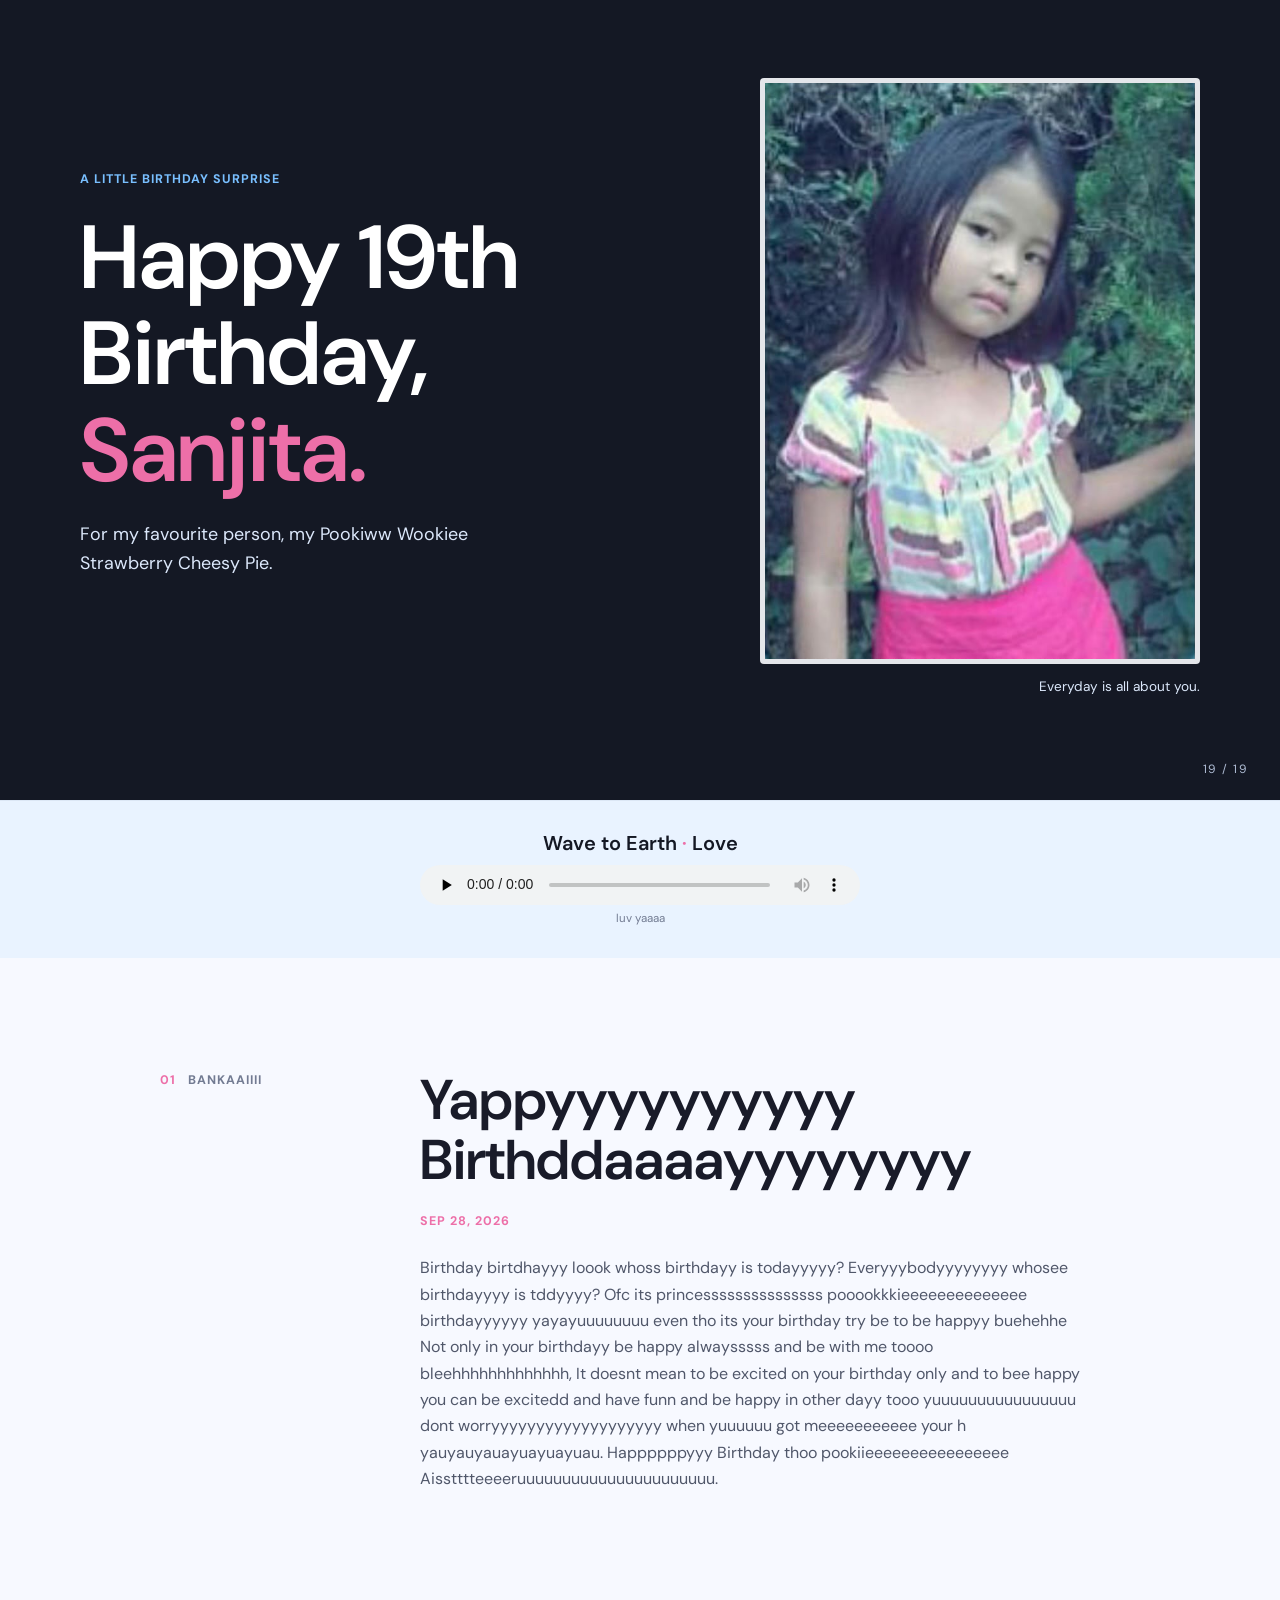
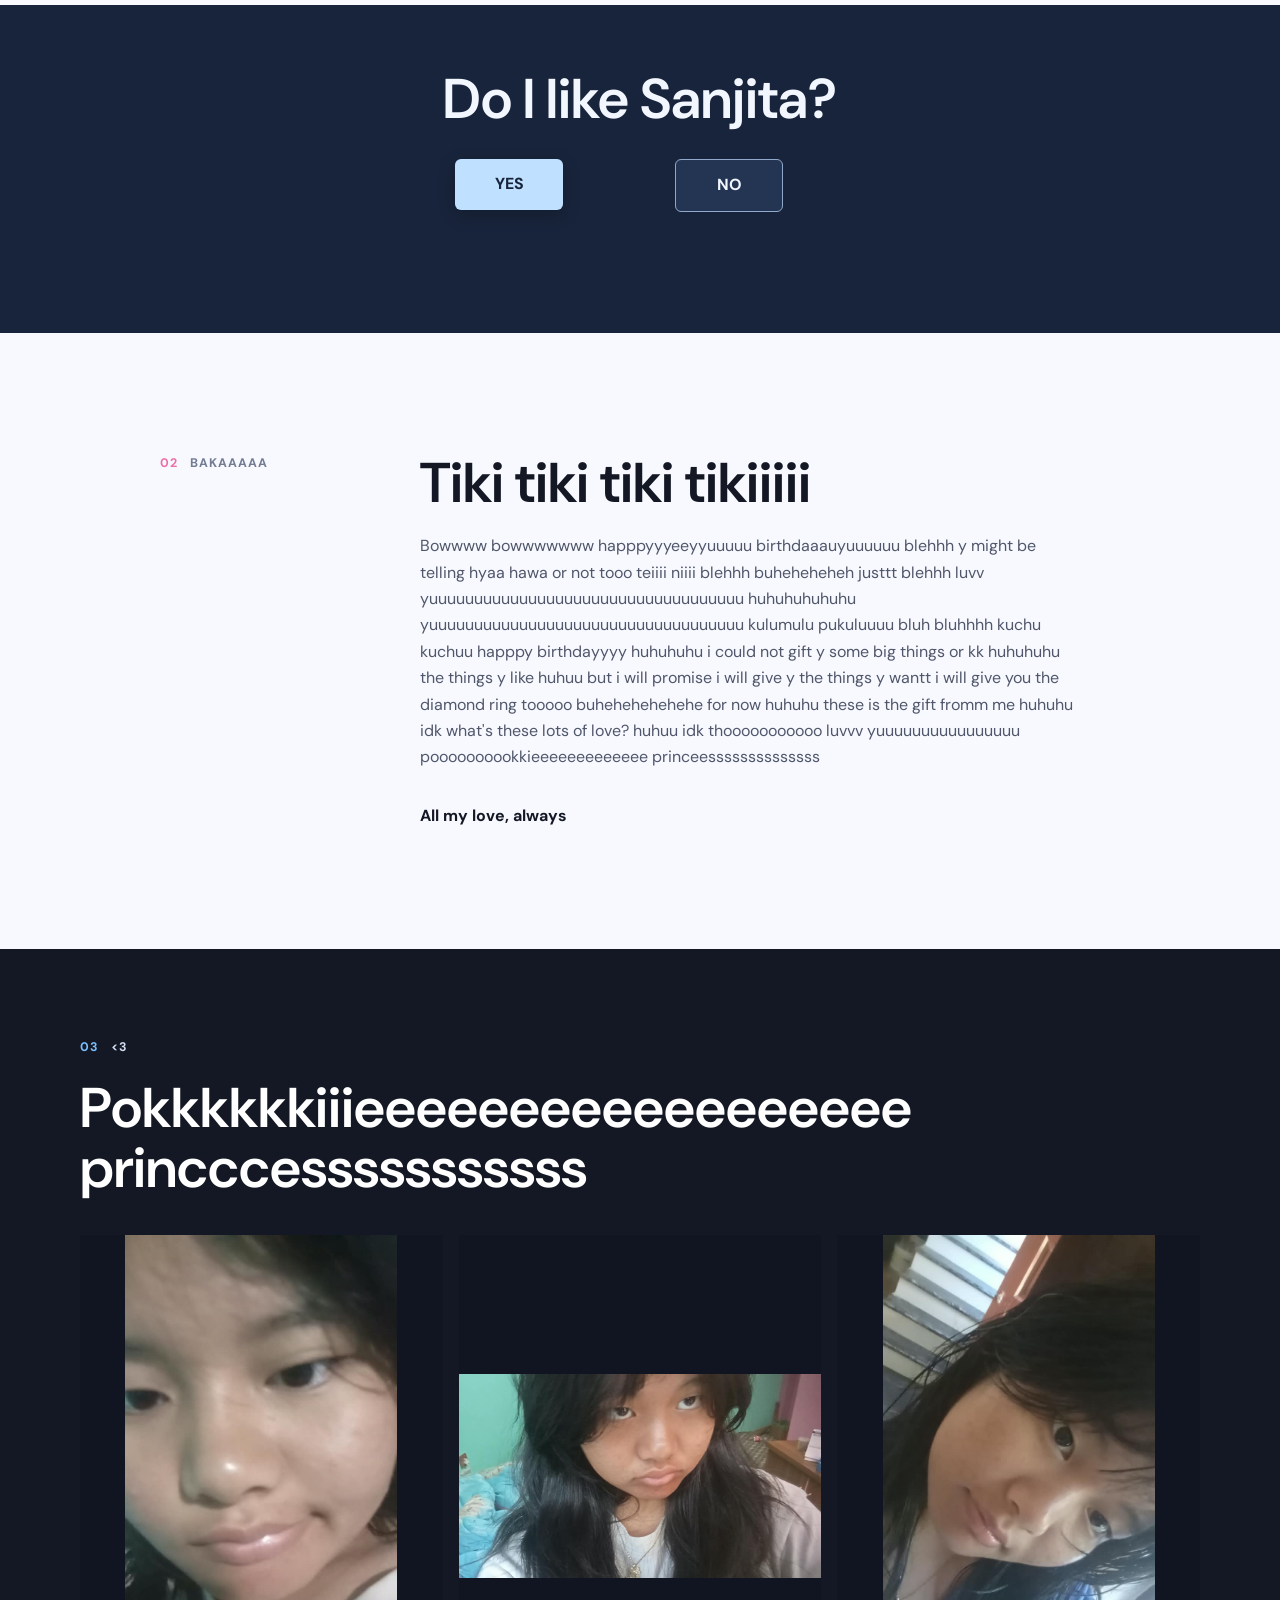
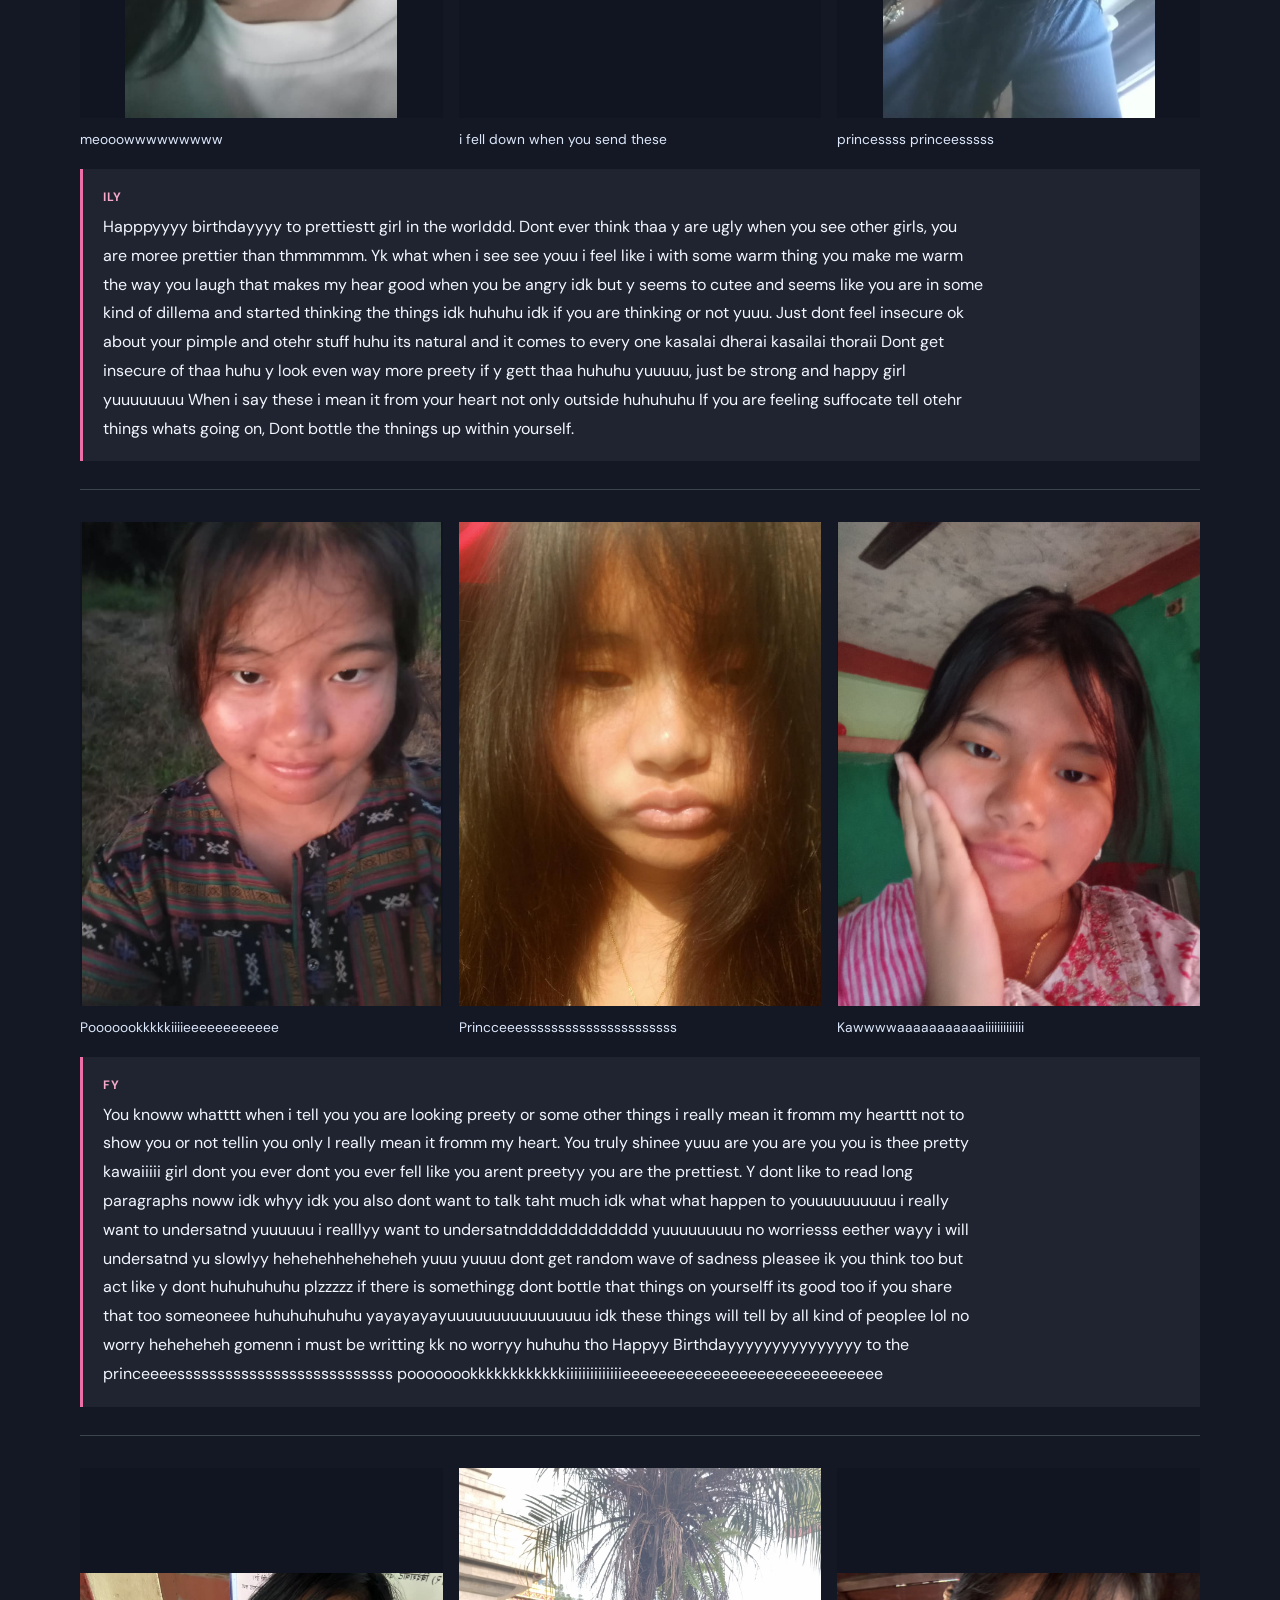
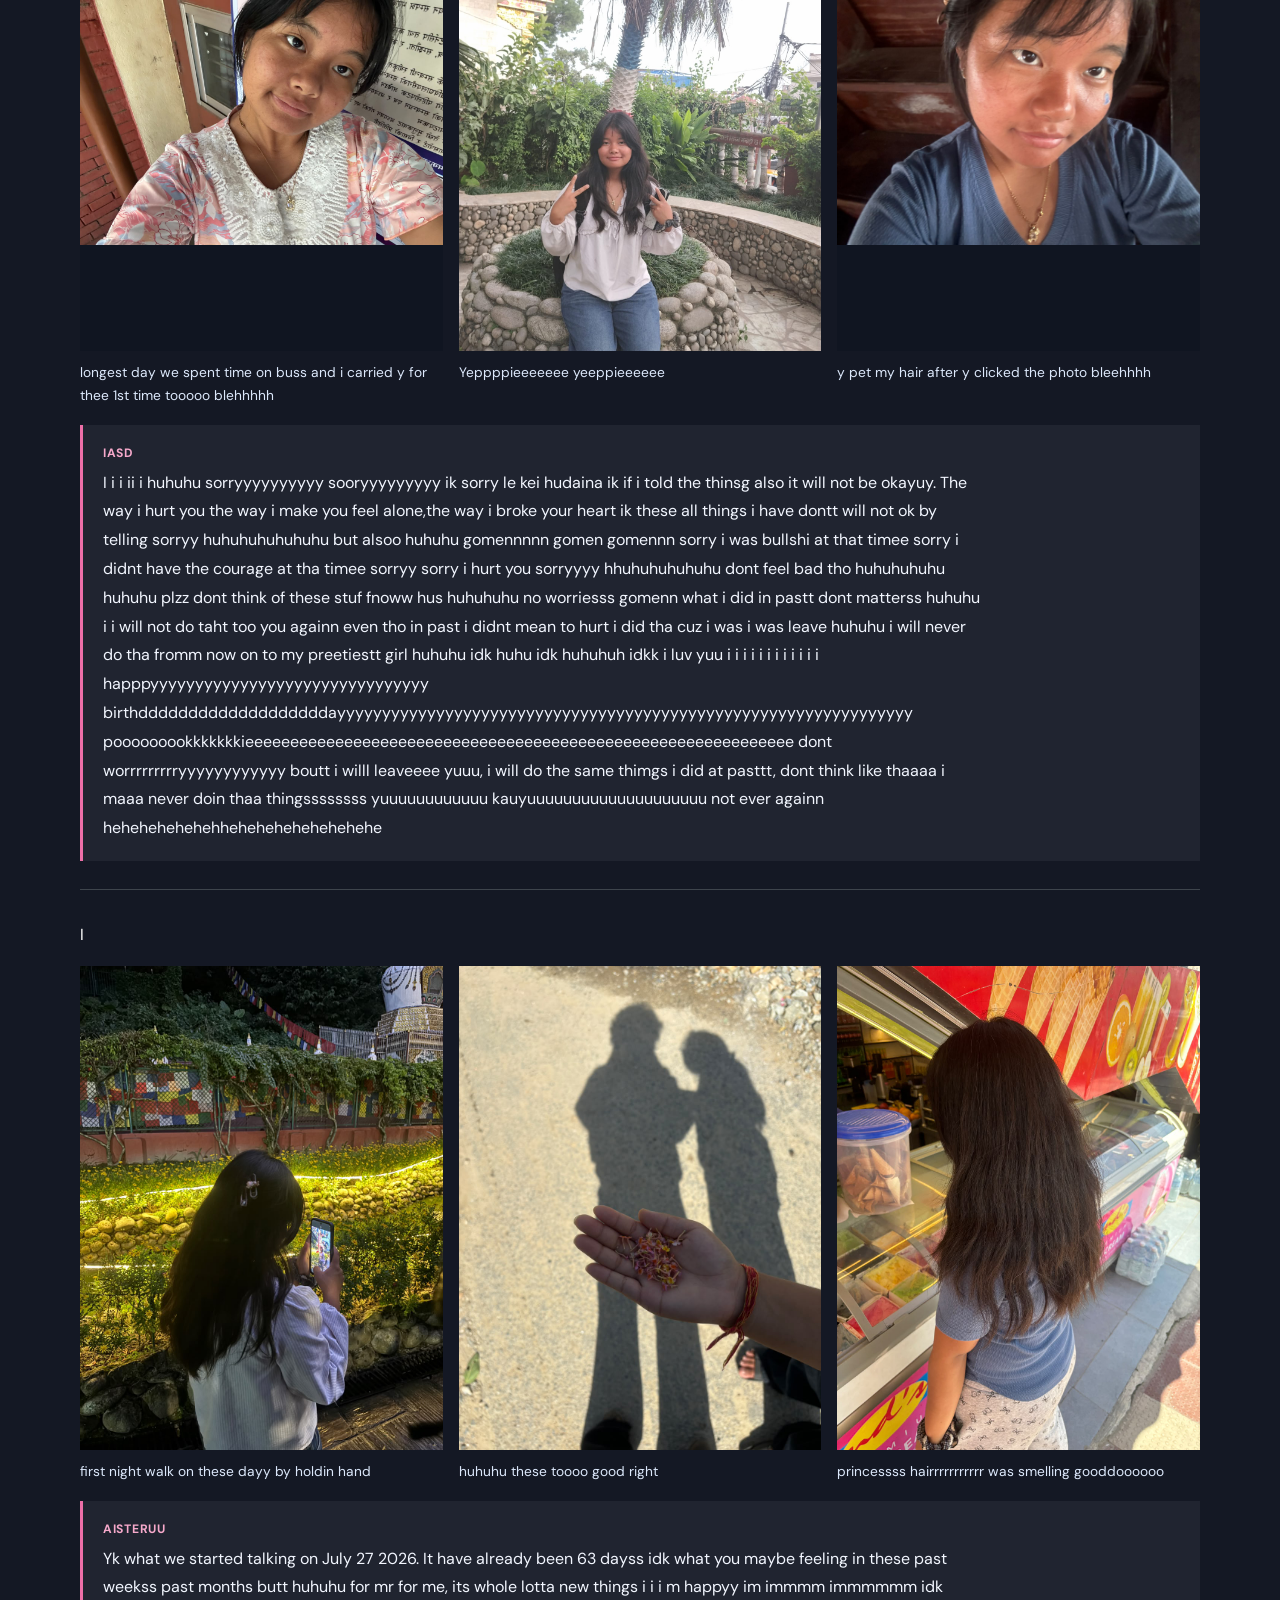
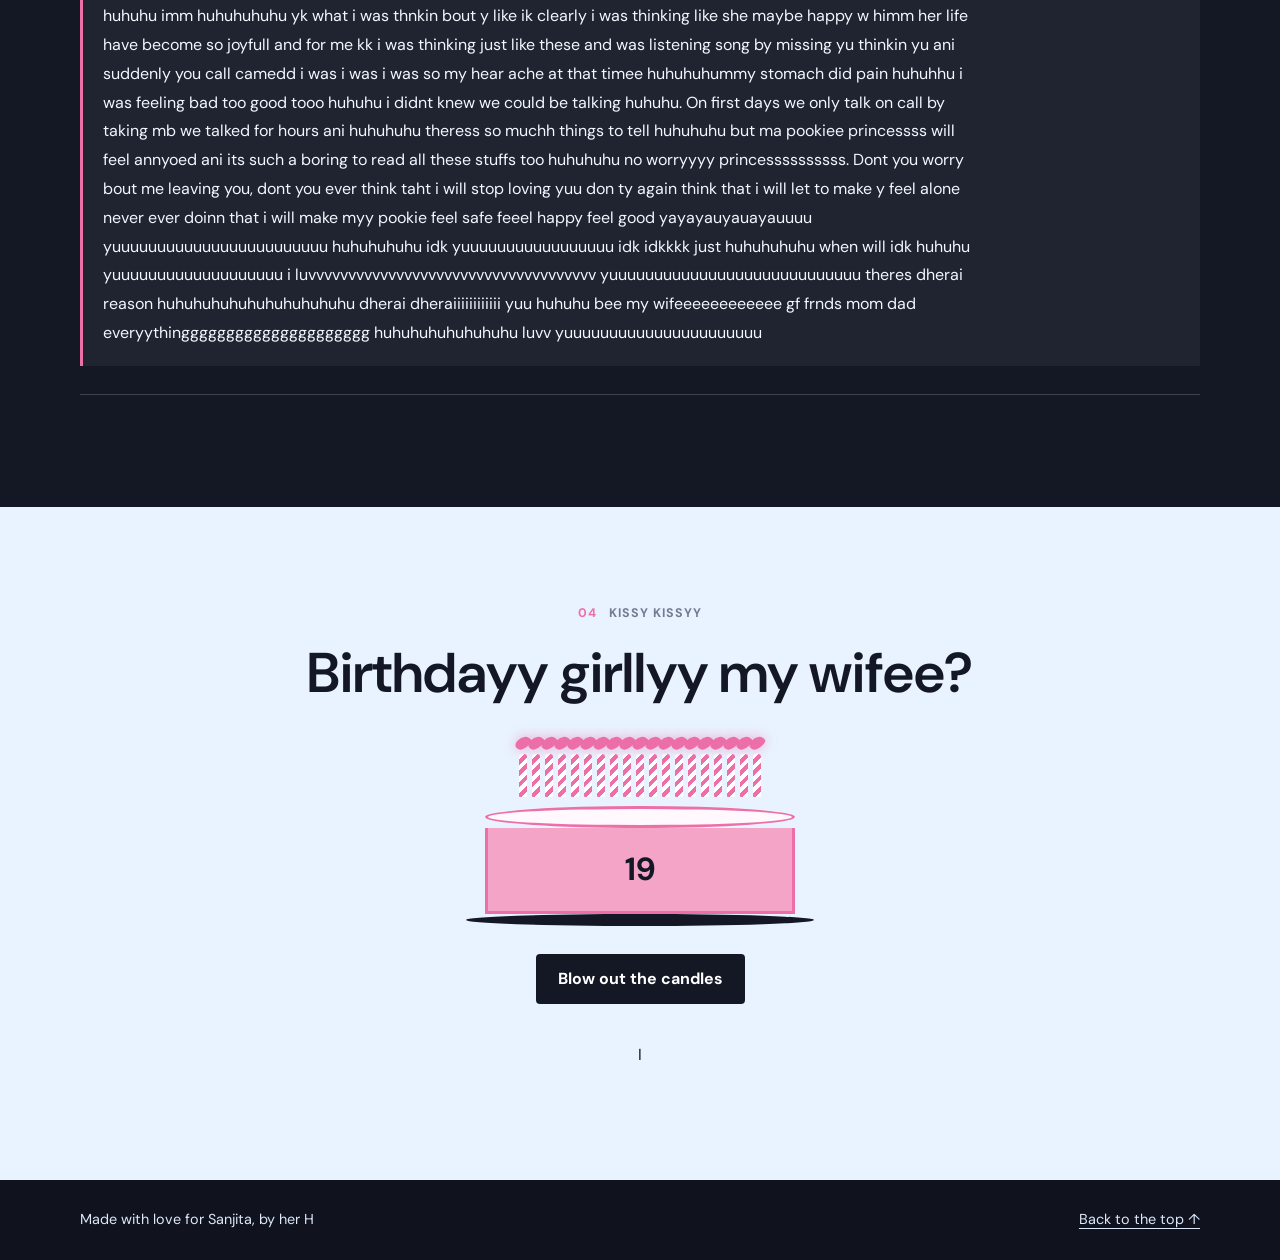
==== index.html @ 84a05a58 "Initial website commit" ====
<!DOCTYPE html>
<html lang="en">

<head>
  <meta charset="UTF-8">
  <meta name="viewport" content="width=device-width, initial-scale=1">
  <meta name="theme-color" content="#183c35">
  <meta name="description" content="A birthday page made with love for Sanjita.">
  <title>Happy 19th Birthday, Sanjita!</title>
  <link rel="preconnect" href="https://fonts.googleapis.com">
  <link rel="preconnect" href="https://fonts.gstatic.com" crossorigin>
  <link href="https://fonts.googleapis.com/css2?family=DM+Sans:wght@400;500;600;700&display=swap" rel="stylesheet">
  <link rel="stylesheet" href="styles.css">
</head>

<body>
  <header class="hero" id="top">
    <div class="hero-inner">
      <div class="hero-copy">
        <p class="eyebrow">A little birthday surprise</p>
        <h1>Happy 19th<br>Birthday, <span>Sanjita.</span></h1>
        <p class="hero-message">For my favourite person, my Pookiww Wookiee Strawberry Cheesy Pie.</p>
        
      </div>
      <figure class="hero-portrait">
        <img src="cc.jpeg" alt="Sanjita on her birthday" fetchpriority="high">
        <figcaption>Everyday is all about you.</figcaption>
      </figure>
    </div>
    <span class="hero-index" aria-hidden="true">19 / 19</span>
  </header>

  <section class="song-section" aria-labelledby="song-title">
    <div class="song-inner">
      <p class="song-kicker"></p>
      <h2 id="song-title">Wave to Earth <span>·</span> Love</h2>
      <audio id="birthdaySong" controls loop preload="none" aria-label="Play Wave to Earth Love on repeat">
        <source src="Wave to earth" type="audio/mpeg">
      </audio>
      <p class="music-status" id="musicStatus" aria-live="polite">luv yaaaa</p>
    </div>
  </section>

  <main>
    <section class="love-note section-shell" aria-labelledby="story-title">
      <div class="section-label"><span>01</span><span>Bankaaiiii</span></div>
      <div class="note-copy">
        <h2 id="story-title">Yappyyyyyyyyyy Birthddaaaayyyyyyyy</h2>
        <p class="date">Sep 28, 2026</p>
        <p>Birthday birtdhayyy loook whoss birthdayy is todayyyyy? Everyyybodyyyyyyyy whosee birthdayyyy is tddyyyy? Ofc
          its princesssssssssssssss pooookkkieeeeeeeeeeeeee birthdayyyyyy yayayuuuuuuuu even tho its your birthday try be to be happyy buehehhe
          Not only in your birthdayy be happy alwaysssss and be with me toooo bleehhhhhhhhhhhhh, It doesnt mean to be excited on your birthday only and to bee happy
          you can be excitedd and have funn and be happy in other dayy tooo yuuuuuuuuuuuuuuuu dont worryyyyyyyyyyyyyyyyyyy when yuuuuuu got meeeeeeeeeee your h yauyauyauayuayuayuau. Happppppyyy Birthday thoo pookiieeeeeeeeeeeeeeee
          Aisstttteeeeruuuuuuuuuuuuuuuuuuuuuu.
        </p>
      </div>
    </section>

    <section class="celebration" aria-labelledby="celebration-title">
      <div class="celebration-inner">
        <div>
          <h2 id="celebration-title">Do I like Sanjita?</h2>
        </div>
        <div class="celebration-action">
          <div class="celebration-choices">
            <button class="button button-light" id="loveBtn" type="button">YES</button>
            <button class="button button-outline" id="noBtn" type="button" aria-label="NO, try to catch me">NO</button>
          </div>
          <p class="answer" id="loveAnswer" aria-live="polite"></p>
        </div>
      </div>
    </section>

    <section class="letter section-shell" aria-labelledby="letter-title">
      <div class="section-label"><span>02</span><span>Bakaaaaa</span></div>
      <div class="letter-copy">
        <h2 id="letter-title">Tiki tiki tiki tikiiiii</h2>
        <p>Bowwww bowwwwwww happpyyyeeyyuuuuu birthdaaauyuuuuuu blehhh y might be telling hyaa hawa or not tooo teiiii niiii blehhh buheheheheh justtt blehhh
          luvv yuuuuuuuuuuuuuuuuuuuuuuuuuuuuuuuuuuu huhuhuhuhuhu yuuuuuuuuuuuuuuuuuuuuuuuuuuuuuuuuuuu kulumulu pukuluuuu bluh bluhhhh kuchu kuchuu
          happpy birthdayyyy huhuhuhu i could not gift y some big things or kk huhuhuhu the things y like huhuu but i will promise i will give y the things y wantt 
          i will give you the diamond ring tooooo buhehehehehehe for now huhuhu these is the gift fromm me huhuhu idk what's these lots of love? huhuu idk thooooooooooo luvvv yuuuuuuuuuuuuuuuu 
          poooooooookkieeeeeeeeeeeee princeessssssssssssss
        </p>
        <p class="signoff">All my love, always <span aria-hidden="true"></span></p>
      </div>
    </section>

    <section class="memories" id="memories" aria-labelledby="memories-title">
      <div class="memories-heading">
        <div class="section-label"><span>03</span><span><3</span></div>
        <h2 id="memories-title">Pokkkkkkiiieeeeeeeeeeeeeeeeee princccesssssssssss</h2>
      </div>
      <div class="memory-rows">
        <div class="memory-row">
          <div class="memory-row-photos">
            <figure class="memory-photo"><img src="aa.jpeg" alt="A favorite close-up photo" loading="lazy">
              <figcaption>meooowwwwwwwww</figcaption>
            </figure>
            <figure class="memory-photo"><img src="xx.jpeg" alt="A favorite portrait" loading="lazy">
              <figcaption>i fell down when you send these</figcaption>
            </figure>
            <figure class="memory-photo"><img src="aaaaa.jpeg" alt="A day out together" loading="lazy">
              <figcaption>princessss princeesssss</figcaption>
            </figure>
          </div>
          <div class="memory-row-note"><span>ILY</span>
            <p>Happpyyyy birthdayyyy to prettiestt girl in the worlddd. Dont ever think thaa y are ugly when you see other girls, you are moree prettier 
              than thmmmmm. Yk what when i see see youu i feel like i with some warm thing you make me warm the way you laugh that makes my hear good when you be angry
              idk but y seems to cutee and seems like you are in some kind of dillema and started thinking the things idk huhuhu idk if you are thinking or not yuuu.
              Just dont feel insecure ok about your pimple and otehr stuff huhu its natural and it comes to every one kasalai dherai kasailai thoraii
              Dont get insecure of thaa huhu y look even way more preety if y gett thaa huhuhu yuuuuu, just be strong and happy girl yuuuuuuuu
              When i say these i mean it from your heart not only outside huhuhuhu If you are feeling suffocate tell otehr things whats going on, Dont
              bottle the thnings up within yourself.
            </p>
          </div>
        </div>
        <div class="memory-row">
          <div class="memory-row-photos">
            <figure class="memory-photo"><img src="12.jpeg" alt="A favorite portrait in a patterned shirt"
                loading="lazy">
              <figcaption>Pooooookkkkkiiiieeeeeeeeeeee</figcaption>
            </figure>
            <figure class="memory-photo"><img src="f.jpeg" alt="A close-up birthday memory" loading="lazy">
              <figcaption>Princceeessssssssssssssssssssss</figcaption>
            </figure>
            <figure class="memory-photo"><img src="ws.jpeg" alt="A favorite photo in a blue jacket" loading="lazy">
              <figcaption>Kawwwwaaaaaaaaaaaiiiiiiiiiiiii</figcaption>
            </figure>
          </div>
          <div class="memory-row-note"><span>FY</span>
            <p>You knoww whatttt when i tell you you are looking preety or some other things i really mean it fromm my hearttt not to show you or not tellin you only
              I really mean it fromm my heart. You truly shinee yuuu are you are you you is thee pretty kawaiiiii girl dont you ever dont you ever fell like you
              arent preetyy you are the prettiest. Y dont like to read long paragraphs noww idk whyy idk you also dont want to talk taht much idk what what happen to youuuuuuuuuu
              i really want to undersatnd yuuuuuu i realllyy want to undersatnddddddddddddd yuuuuuuuuu no worriesss eether wayy i will undersatnd yu slowlyy hehehehheheheheh yuuu
              yuuuu dont get random wave of sadness pleasee ik you think too but act like y dont huhuhuhuhu plzzzzz if there is somethingg dont bottle that things on yourselff its good too 
              if you share that too someoneee huhuhuhuhuhu yayayayayuuuuuuuuuuuuuuuu idk these things will tell by all kind of peoplee lol no worry heheheheh gomenn i must be writting kk no worryy huhuhu tho
              Happyy Birthdayyyyyyyyyyyyyyy to the princeeeesssssssssssssssssssssssssss poooooookkkkkkkkkkkkiiiiiiiiiiiiiieeeeeeeeeeeeeeeeeeeeeeeeeeeee
            </p>
          </div>
        </div>
        <div class="memory-row">
          <div class="memory-row-photos">
            <figure class="memory-photo"><img src="55.jpeg" alt="A favorite landscape photo" loading="lazy">
              <figcaption>longest day we spent time on buss and i carried y for thee 1st time tooooo blehhhhh </figcaption>
            </figure>
            <figure class="memory-photo"><img src="qa.jpeg" alt="A favorite photo from a day together"
                loading="lazy">
              <figcaption>Yeppppieeeeeee yeeppieeeeee</figcaption>
            </figure>
            <figure class="memory-photo"><img src="w.jpeg" alt="A favorite portrait" loading="lazy">
              <figcaption>y pet my hair after y clicked the photo bleehhhh</figcaption>
            </figure>
          </div>
          <div class="memory-row-note"><span>IASD</span>
            <p>I i i ii i huhuhu sorryyyyyyyyyy sooryyyyyyyyy ik sorry le kei hudaina ik if i told the thinsg also it will not be okayuy. The way i hurt you the way i make you feel alone,the way 
              i broke your heart ik these all things i have dontt will not ok by telling sorryy huhuhuhuhuhuhu but alsoo huhuhu gomennnnn gomen gomennn sorry i was bullshi at that timee sorry i didnt have 
            the courage at tha timee sorryy sorry i hurt you sorryyyy hhuhuhuhuhuhu dont feel bad tho huhuhuhuhu huhuhu plzz dont think of these stuf fnoww hus huhuhuhu no worriesss gomenn what i did in pastt dont matterss huhuhu
          i i will not do taht too you againn even tho in past i didnt mean to hurt i did tha cuz i was i was leave huhuhu i will never do tha fromm now on to my preetiestt girl huhuhu idk huhu idk huhuhuh idkk i luv yuu i i i i i i i i i i i i 
        happpyyyyyyyyyyyyyyyyyyyyyyyyyyyyyyy birthdddddddddddddddddddayyyyyyyyyyyyyyyyyyyyyyyyyyyyyyyyyyyyyyyyyyyyyyyyyyyyyyyyyyyyyyyy pooooooookkkkkkkieeeeeeeeeeeeeeeeeeeeeeeeeeeeeeeeeeeeeeeeeeeeeeeeeeeeeeeeeeeee
      dont worrrrrrrrryyyyyyyyyyyy boutt i willl leaveeee yuuu, i will do the same thimgs i did at pasttt, dont think like thaaaa i maaa never doin thaa thingssssssss yuuuuuuuuuuuu kauyuuuuuuuuuuuuuuuuuuuu not ever againn hehehehehehehhehehehehehehehehe
     </p>
          </div>
        </div>
        <div class="memory-row">I
          <div class="memory-row-photos">
            <figure class="memory-photo"><img src="qqq.jpeg" alt="A favorite portrait" loading="lazy">
              <figcaption>first night walk on these dayy by holdin hand</figcaption>
            </figure>
            <figure class="memory-photo"><img src="tty.jpeg" alt="A favorite portrait" loading="lazy">
              <figcaption>huhuhu these toooo good right</figcaption>
            </figure>
            <figure class="memory-photo"><img src="5.jpeg" alt="A favorite portrait" loading="lazy">
              <figcaption>princessss hairrrrrrrrrrr was smelling gooddoooooo </figcaption>
            </figure>
          </div>
          <div class="memory-row-note"><span>Aisteruu</span>
            <p>Yk what  we started talking on July 27 2026. It have already been 63 dayss idk what you maybe feeling in these past weekss past months butt huhuhu for mr for me, its whole lotta new things
              i i i m happyy im immmm immmmmm idk huhuhu imm huhuhuhuhu yk what i was thnkin bout y like ik clearly i was thinking like she maybe happy w himm her life have become so joyfull and for me kk i was thinking just like these and was listening song by missing yu
              thinkin yu ani suddenly you call camedd i was i was i was so my hear ache at that timee huhuhuhummy stomach did pain huhuhhu i was feeling bad too good tooo huhuhu i didnt knew we could be talking huhuhu. On first days we only talk on call by taking mb we talked for hours
              ani huhuhuhu theress so muchh things to tell huhuhuhu but ma pookiee princessss will feel annyoed ani its such a boring to read all these stuffs too huhuhuhu no worryyyy princessssssssss. Dont you worry bout me leaving you, dont you ever think taht i will stop loving yuu
              don ty again think that i will let to make y feel alone never ever doinn that i will make myy pookie feel safe feeel happy feel good yayayauyauayauuuu yuuuuuuuuuuuuuuuuuuuuuuuu huhuhuhuhu idk yuuuuuuuuuuuuuuuuu idk idkkkk just huhuhuhuhu when will idk huhuhu yuuuuuuuuuuuuuuuuuuu
              i luvvvvvvvvvvvvvvvvvvvvvvvvvvvvvvvvvvvv yuuuuuuuuuuuuuuuuuuuuuuuuuuuu theres dherai reason huhuhuhuhuhuhuhuhuhuhu dherai dheraiiiiiiiiiiii yuu huhuhu bee my wifeeeeeeeeeeee gf frnds mom dad everyythinggggggggggggggggggggg huhuhuhuhuhuhuhu luvv yuuuuuuuuuuuuuuuuuuuuuu
            </p>
          </div>
        </div>
       
      </div>
    </section>

    <section class="wish" aria-labelledby="wish-title">
      <div class="wish-inner">
        <div class="section-label"><span>04</span><span>Kissy kissyy</span></div>
        <h2 id="wish-title">Birthdayy girllyy my wifee?</h2>
        <div class="cake" role="img" aria-label="A birthday cake with 19 candles">
          <div class="candles" id="candles" aria-hidden="true"></div>
          <div class="cake-top"></div>
          <div class="cake-body"><span>19</span></div>
          <div class="cake-plate"></div>
        </div>
        <button class="button button-dark" id="candleBtn" type="button">Blow out the candles</button>
        <p class="wish-message" id="wishMessage" aria-live="polite"></p>
      </div>I
    </section>
  </main>

  <footer class="footer">
    <p>Made with love for Sanjita, by her H</p>
    <a href="#top">Back to the top ↑</a>
  </footer>

  <canvas class="confetti" id="confetti" aria-hidden="true"></canvas>
  <script src="script.js" defer></script>
</body>

</html>
---- styles.css ----
:root {
  color-scheme: light;
  --forest: #141824;
  --forest-light: #253552;
  --paper: #f7f9ff;
  --white: #ffffff;
  --ink: #191b29;
  --muted: #727b92;
  --coral: #ed6fa8;
  --yellow: #79bfff;
  --mint: #e9f3ff;
  font-family: 'DM Sans', sans-serif;
  color: var(--ink);
  background: var(--paper);
  font-synthesis: none;
  text-rendering: optimizeLegibility;
}

* { box-sizing: border-box; }

html {
  min-width: 320px;
  scroll-behavior: smooth;
  scroll-padding-top: 24px;
}

body {
  min-width: 320px;
  margin: 0;
  font-family: 'DM Sans', sans-serif;
  font-size: 16px;
  line-height: 1.65;
  background: var(--paper);
}

button, a { font: inherit; }
a { color: inherit; }
img { display: block; max-width: 100%; }
h1, h2, p, figure { margin-top: 0; }
h1, h2 { line-height: 1.08; letter-spacing: 0; }

.hero {
  position: relative;
  overflow: hidden;
  padding: 48px 32px 72px;
  color: var(--white);
  background: var(--forest);
}

.hero-inner {
  display: grid;
  grid-template-columns: minmax(0, 1fr) minmax(280px, 440px);
  align-items: center;
  gap: clamp(40px, 8vw, 120px);
  width: min(100%, 1120px);
  min-height: 680px;
  margin: 0 auto;
}

.hero-copy { padding: 40px 0; animation: softRise 700ms ease-out both; }
.eyebrow, .section-label, .date {
  font-size: 0.78rem;
  font-weight: 700;
  letter-spacing: 0.08em;
  text-transform: uppercase;
}

.hero .eyebrow { color: var(--yellow); }
.hero h1 { margin: 20px 0; font-size: clamp(3.1rem, 7vw, 6.2rem); font-weight: 600; }
.hero h1 span { color: var(--coral); }
.hero-message { max-width: 390px; margin-bottom: 28px; color: #dce8fb; font-size: 1.12rem; }
.text-link { display: inline-flex; align-items: center; gap: 12px; color: var(--white); font-weight: 600; text-decoration-thickness: 1px; text-underline-offset: 5px; }
.text-link span { color: var(--yellow); font-size: 1.3rem; }

.hero-portrait { width: 100%; max-width: 440px; margin: 0; }
.hero-portrait img {
  width: auto;
  height: auto;
  max-width: 100%;
  max-height: min(76vh, 720px);
  margin: 0 auto;
  object-fit: contain;
  border: 5px solid rgba(255, 255, 255, 0.88);
  border-radius: 4px;
  background: var(--forest-light);
}
.hero-portrait { animation: softRise 850ms 120ms ease-out both; }
.hero-portrait figcaption { padding-top: 12px; color: #dce8fb; font-size: 0.85rem; text-align: right; }
.hero-index { position: absolute; right: 32px; bottom: 20px; color: #aebbd3; font-size: 0.75rem; letter-spacing: 0.12em; }

.section-shell { width: min(100% - 64px, 960px); margin: 0 auto; }
.love-note, .letter { display: grid; grid-template-columns: 220px minmax(0, 1fr); gap: 40px; padding-top: 112px; padding-bottom: 112px; }
.section-label { display: flex; align-items: baseline; gap: 12px; color: var(--muted); }
.section-label span:first-child { color: var(--coral); }
.note-copy { max-width: 660px; }
.note-copy h2, .letter-copy h2, .memories h2, .wish h2 { margin-bottom: 20px; font-size: clamp(2rem, 4.5vw, 3.5rem); font-weight: 600; }
.date { margin-bottom: 24px; color: var(--coral); }
.note-copy p:not(.date), .letter-copy > p:not(.signoff) { color: #50576a; }
.note-copy p:last-child, .letter-copy p:nth-last-child(2) { margin-bottom: 0; }

.celebration { overflow: hidden; padding: 64px 32px 44px; color: #f2f7ff; background: #18243b; }
.celebration-inner { display: flex; align-items: center; flex-direction: column; gap: 22px; width: min(100%, 760px); margin: 0 auto; text-align: center; }
.celebration h2 { margin: 0; color: #f2f7ff; font-size: clamp(2rem, 4.5vw, 3.5rem); font-weight: 600; }
.celebration-action { width: min(100%, 440px); min-width: 0; text-align: center; }
.celebration-choices { position: relative; width: 100%; min-height: 108px; }
.button { min-height: 48px; padding: 12px 22px; border: 0; border-radius: 4px; font-weight: 700; cursor: pointer; transition: transform 180ms ease, background-color 180ms ease, box-shadow 180ms ease; }
.button:hover { transform: translateY(-3px); box-shadow: 0 8px 22px rgba(65, 120, 198, 0.22); }
.button:active { transform: translateY(0) scale(0.97); }
.button:focus-visible, a:focus-visible { outline: 3px solid var(--coral); outline-offset: 4px; }
.celebration .button { min-width: 108px; border-radius: 6px; }
.button-light { color: #17243b; background: #bfe0ff; box-shadow: 0 5px 18px rgba(0, 0, 0, 0.2); }
.button-outline { color: #f0f5ff; border: 1px solid #91a9c9; background: #243554; }
#loveBtn, #noBtn { position: absolute; top: 8px; }
#loveBtn { left: 8%; }
#noBtn { left: 58%; touch-action: none; transition: left 300ms cubic-bezier(0.2, 0.8, 0.2, 1), top 300ms cubic-bezier(0.2, 0.8, 0.2, 1), background-color 180ms ease; }
.answer { min-height: 1.6em; margin: 4px 0 0; color: #c6e5ff; font-weight: 600; }

.letter { padding-top: 120px; padding-bottom: 120px; }
.letter-copy { max-width: 660px; }
.letter-copy h2 { color: var(--forest); }
.letter-copy > p:not(.signoff) { margin-bottom: 20px; }
.signoff { margin: 32px 0 0; color: var(--forest); font-weight: 700; }
.signoff span { padding-left: 4px; color: var(--coral); }

.memories { padding: 88px 32px 112px; color: var(--white); background: var(--forest); }
.memories-heading { width: min(100%, 1120px); margin: 0 auto 36px; }
.memories .section-label { margin-bottom: 20px; color: #d1ddf2; }
.memories .section-label span:first-child { color: var(--yellow); }
.memories h2 { margin: 0; }
.memory-rows { display: grid; gap: 32px; width: min(100%, 1120px); margin: 0 auto; }
.memory-row { display: grid; grid-template-columns: minmax(0, 1fr); gap: 18px; padding-bottom: 28px; border-bottom: 1px solid rgba(215, 226, 220, 0.22); }
.memory-row-photos { display: grid; grid-template-columns: repeat(3, minmax(0, 1fr)); align-items: start; gap: 16px; min-width: 0; }
.memory-photo { min-width: 0; margin: 0; }
.memory-photo img { width: 100%; aspect-ratio: 3 / 4; object-fit: contain; background: #101521; transition: transform 260ms ease, filter 260ms ease, box-shadow 260ms ease; }
.memory-photo img:hover { transform: translateY(-4px) scale(1.015); filter: brightness(1.06); box-shadow: 0 12px 26px rgba(0, 0, 0, 0.26); }
.memory-photo figcaption { padding-top: 10px; color: #dce8fb; font-size: 0.86rem; }
.memory-row-note { display: grid; gap: 6px; padding: 18px 20px; border-left: 3px solid var(--coral); color: #dce8fb; background: rgba(255, 255, 255, 0.055); }
.memory-row-note span { color: #f6a9cb; font-size: 0.76rem; font-weight: 700; letter-spacing: 0.06em; text-transform: uppercase; }
.memory-row-note p { max-width: 880px; margin: 0; color: #f2f6ff; font-size: 1rem; line-height: 1.8; }

.wish { padding: 96px 32px 112px; text-align: center; background: var(--mint); }
.wish-inner { width: min(100%, 720px); margin: 0 auto; }
.wish .section-label { justify-content: center; margin-bottom: 20px; }
.wish h2 { margin-bottom: 16px; color: var(--forest); }
.cake { width: min(100%, 310px); margin: 50px auto 28px; }
.candles { display: flex; justify-content: center; gap: 5px; height: 52px; }
.candle { position: relative; width: 8px; height: 43px; border-radius: 3px 3px 1px 1px; background: repeating-linear-gradient(135deg, #ffffff 0 4px, var(--coral) 4px 8px); }
.flame { position: absolute; top: -19px; left: 50%; width: 11px; height: 16px; border-radius: 70% 30% 60% 40%; background: var(--coral); box-shadow: 0 0 12px rgba(237, 111, 168, 0.5); transform: translateX(-50%) rotate(45deg); transition: opacity 180ms ease, transform 180ms ease; animation: flameDance 900ms ease-in-out infinite alternate; }
.candle:nth-child(even) .flame { animation-delay: -450ms; animation-duration: 720ms; }
.flame.out { opacity: 0; transform: translate(-50%, 8px) scale(0.2); }
.cake-top { height: 22px; border-radius: 50%; background: #fff8fc; border: 3px solid var(--coral); }
.cake-body { display: grid; place-items: center; height: 86px; border-right: 3px solid var(--coral); border-bottom: 3px solid var(--coral); border-left: 3px solid var(--coral); background: #f3a4c7; }
.cake-body span { color: var(--forest); font-size: 2rem; font-weight: 700; }
.cake-plate { width: 112%; height: 12px; margin-left: -6%; border-radius: 50%; background: var(--forest); }
.button-dark { color: var(--white); background: var(--forest); }
.wish-message { min-height: 1.6em; margin: 12px 0 0; color: var(--forest); font-weight: 600; }

.footer { display: flex; align-items: center; justify-content: space-between; gap: 20px; padding: 28px max(32px, calc((100% - 1120px) / 2)); color: #dce8fb; background: #10131d; font-size: 0.9rem; }
.footer p { margin: 0; }
.footer a { text-underline-offset: 4px; }
.confetti { position: fixed; inset: 0; z-index: 10; width: 100%; height: 100%; pointer-events: none; }
.song-section { padding: 28px 24px 30px; text-align: center; background: var(--mint); border-top: 1px solid #dce7f5; }
.song-inner { width: min(100%, 520px); margin: 0 auto; }
.song-kicker { margin-bottom: 4px; color: var(--coral); font-size: 0.68rem; font-weight: 700; letter-spacing: 0.08em; text-transform: uppercase; }
.song-inner h2 { margin: 0 0 10px; color: var(--forest); font-size: 1.25rem; font-weight: 600; }
.song-inner h2 span { color: var(--coral); }
.song-inner audio { display: block; width: 100%; max-width: 440px; height: 40px; margin: 0 auto; }
.music-status { margin: 4px 0 0; color: var(--muted); font-size: 0.72rem; }

@keyframes softRise {
  from { opacity: 0; transform: translateY(16px); }
  to { opacity: 1; transform: translateY(0); }
}

@keyframes flameDance {
  from { transform: translateX(-50%) rotate(42deg) scale(0.92); }
  to { transform: translateX(-50%) rotate(48deg) scale(1.08); }
}

.motion-ready .scroll-reveal { opacity: 1; transform: none; }
.motion-ready .scroll-reveal.is-visible { animation: softRise 700ms ease-out both; }
.motion-ready .memory-row:nth-child(2).is-visible { animation-delay: 70ms; }
.motion-ready .memory-row:nth-child(3).is-visible { animation-delay: 140ms; }
.motion-ready .memory-row:nth-child(4).is-visible { animation-delay: 210ms; }
.motion-ready .memory-row:nth-child(5).is-visible { animation-delay: 280ms; }

@media (max-width: 760px) {
  .hero { padding: 28px 24px 52px; }
  .hero-inner { grid-template-columns: minmax(0, 1fr) minmax(220px, 0.9fr); gap: 28px; min-height: 560px; }
  .hero h1 { font-size: clamp(2.7rem, 8vw, 4rem); }
  .hero-portrait img { max-height: 64vh; }
  .section-shell { width: min(100% - 48px, 680px); }
  .love-note, .letter { grid-template-columns: 1fr; gap: 24px; padding-top: 80px; padding-bottom: 80px; }
  .memory-row { gap: 16px; }
  .memory-row-photos { gap: 12px; }
}

@media (max-width: 520px) {
  .hero { padding: 34px 20px 56px; }
  .hero-inner { grid-template-columns: 1fr; gap: 12px; min-height: 0; }
  .hero-copy { padding: 10px 0 0; }
  .hero h1 { margin: 14px 0; font-size: clamp(2.9rem, 13vw, 4.3rem); }
  .hero-message { max-width: 330px; font-size: 1rem; }
  .hero-portrait { width: 100%; }
  .hero-portrait img { width: auto; max-width: 100%; max-height: 54svh; }
  .hero-portrait figcaption { text-align: left; }
  .hero-index { right: 20px; bottom: 16px; }
  .section-shell { width: min(100% - 40px, 440px); }
  .celebration { padding: 48px 20px 32px; }
  .celebration-action { width: 100%; }
  .memories { padding: 72px 20px 80px; }
  .memory-row-photos { gap: 8px; }
  .memory-photo img { aspect-ratio: 3 / 4; }
  .wish { padding: 76px 20px 88px; }
  .footer { align-items: flex-start; flex-direction: column; padding: 24px 20px; }
}

@media (prefers-reduced-motion: reduce) {
  *, *::before, *::after { scroll-behavior: auto !important; animation-duration: 0.01ms !important; animation-delay: 0ms !important; transition-duration: 0.01ms !important; }
  .motion-ready .scroll-reveal.is-visible { animation: none; }
}
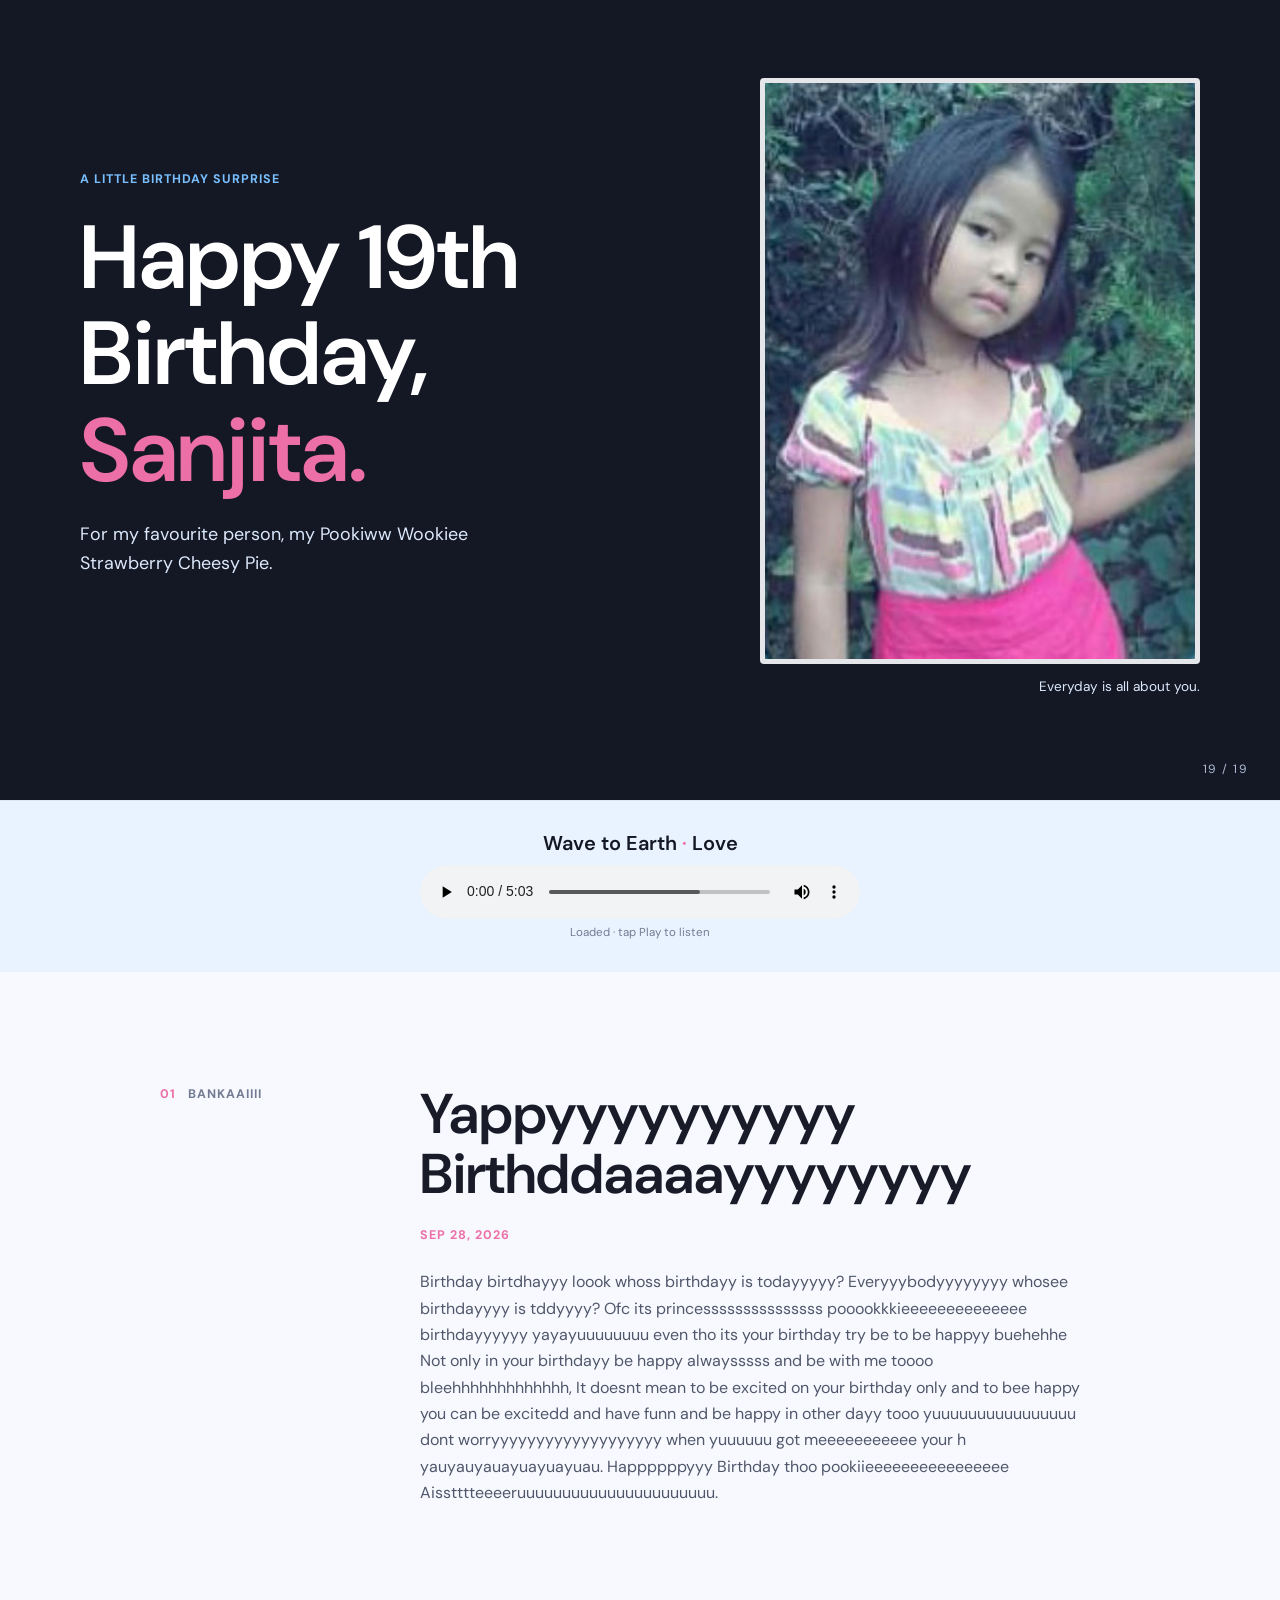
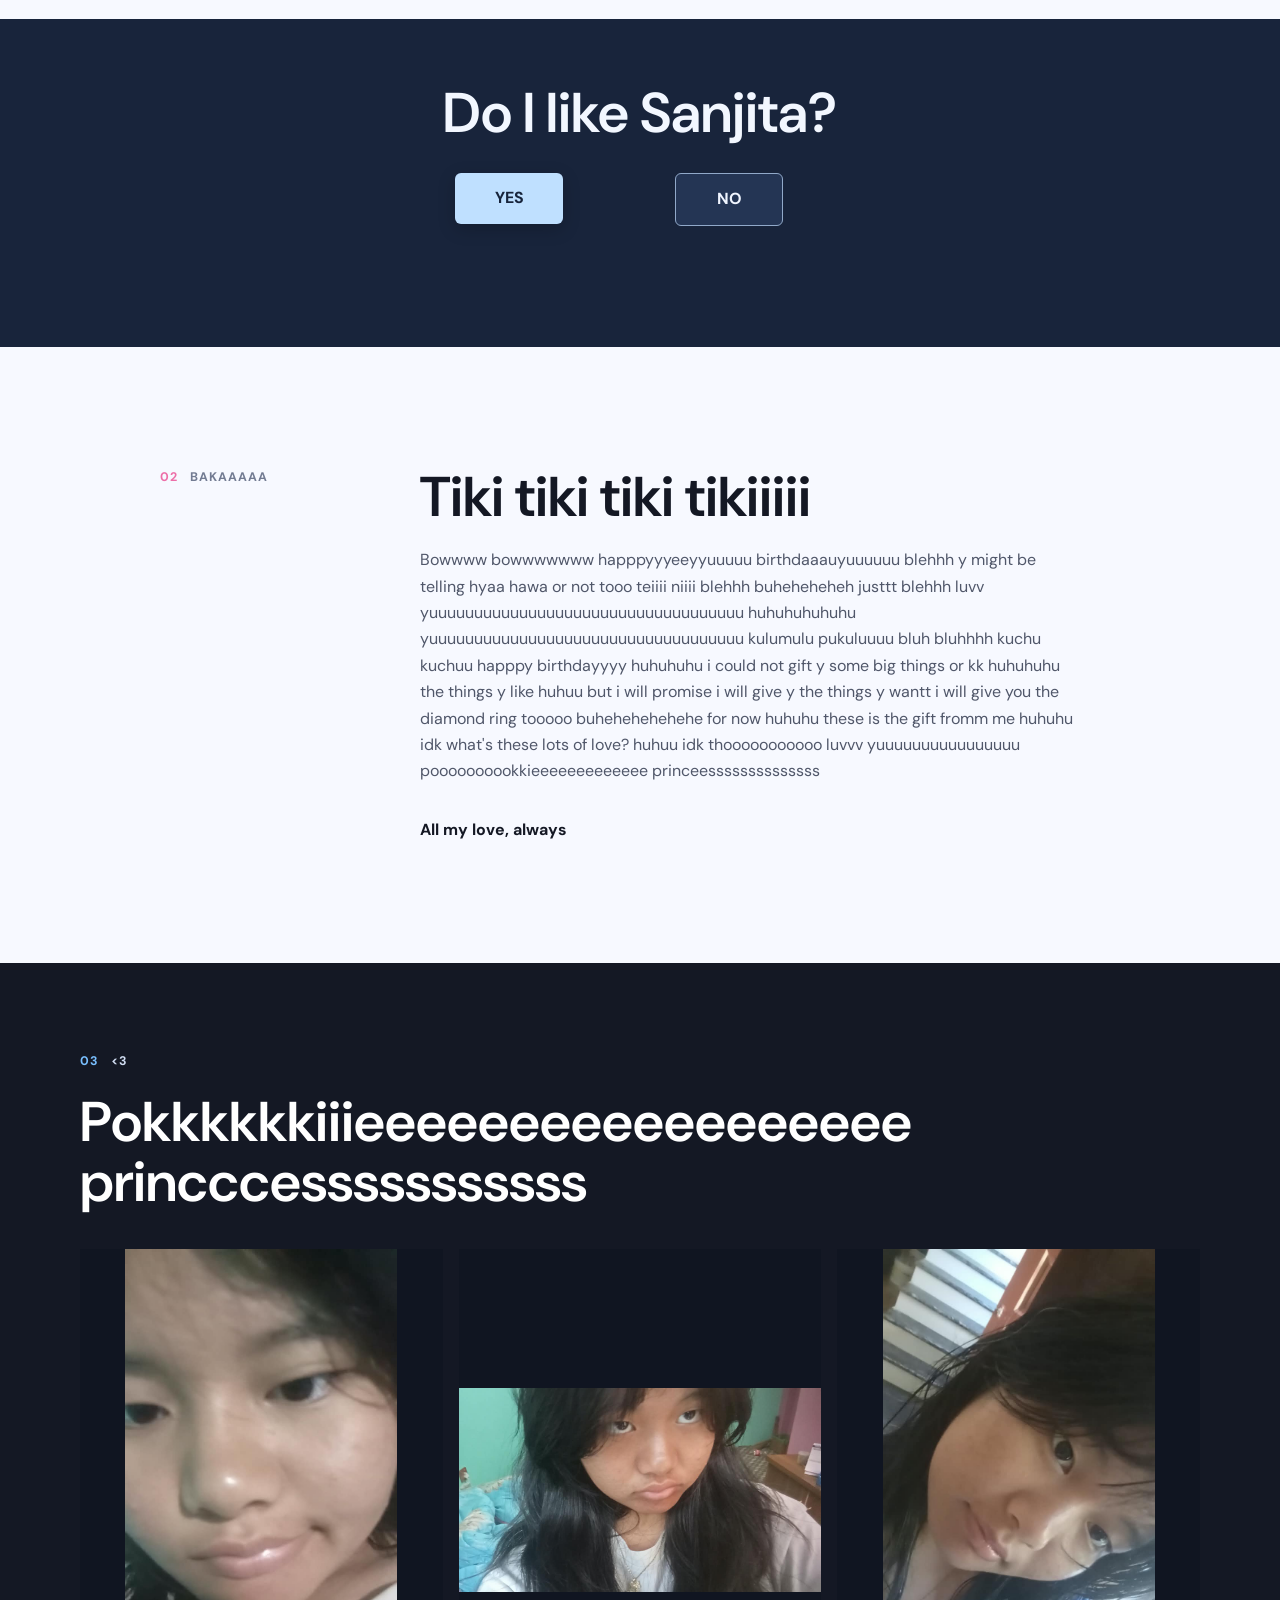
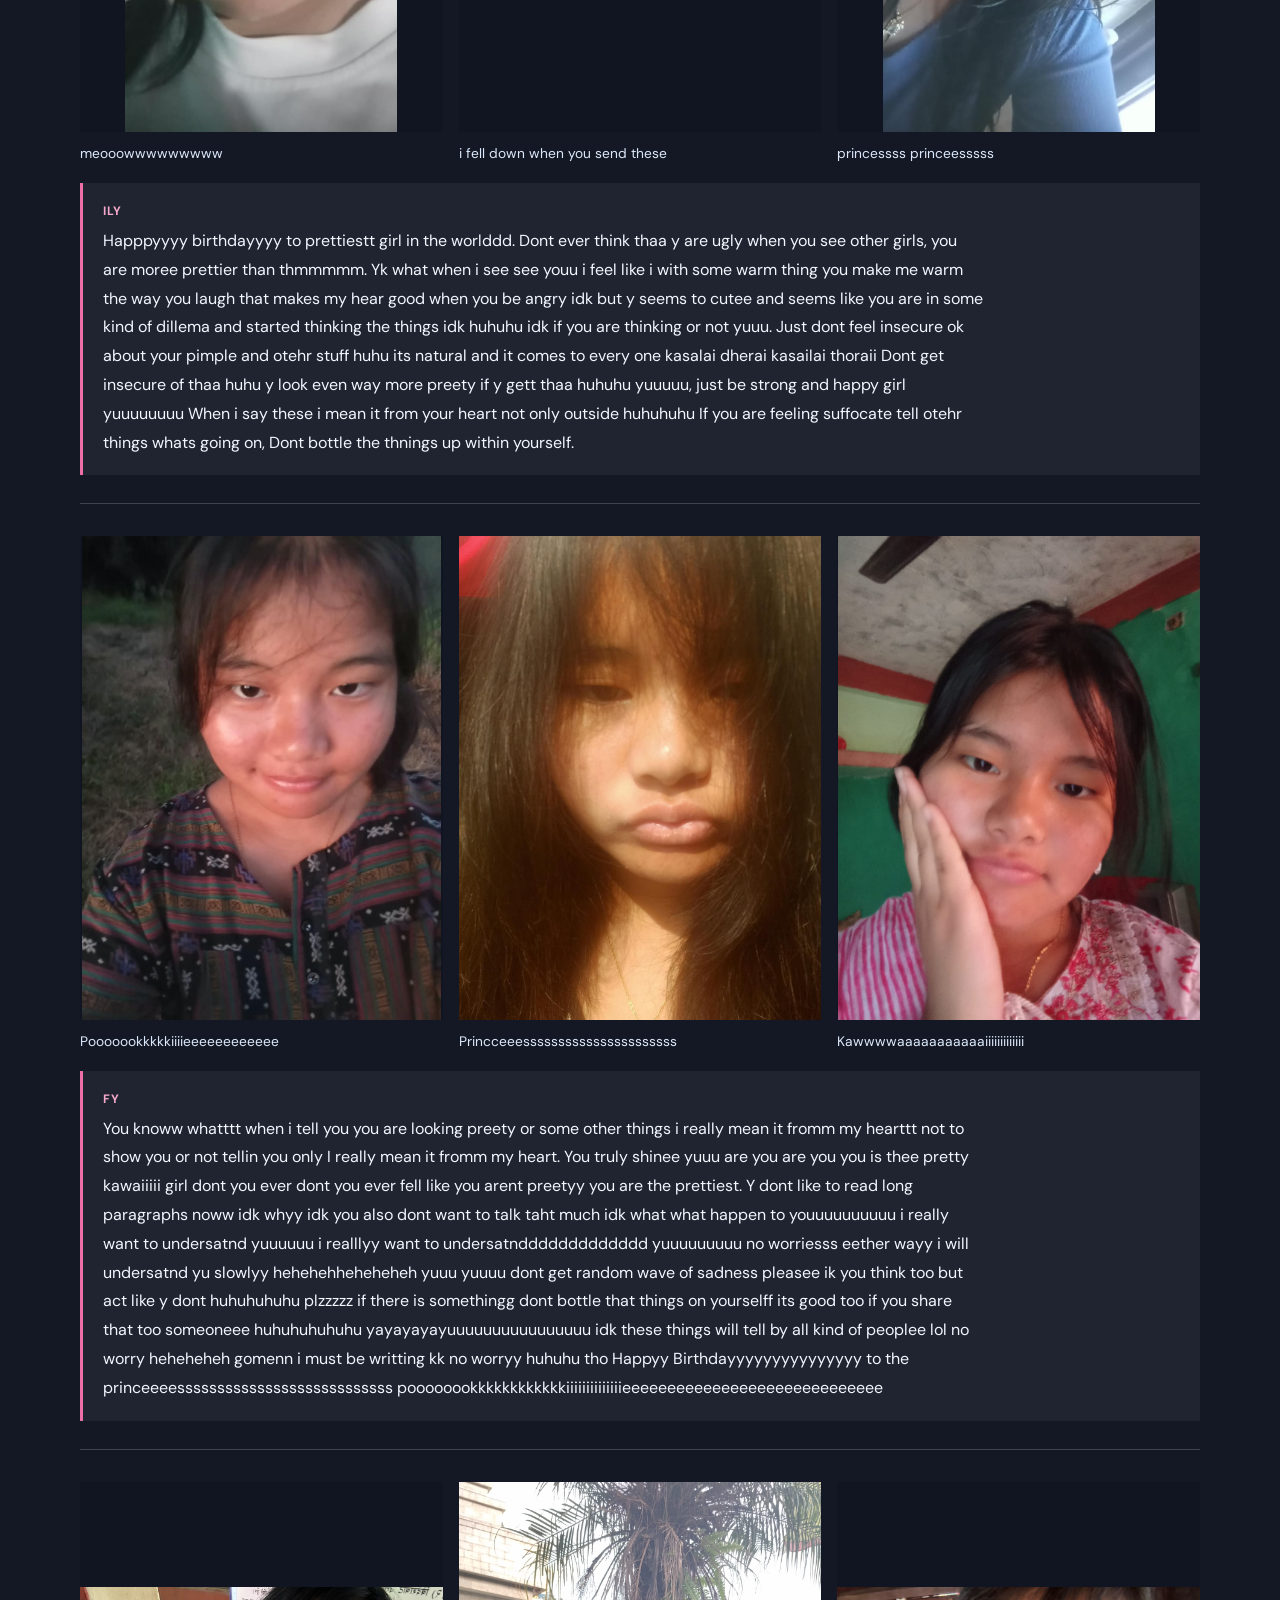
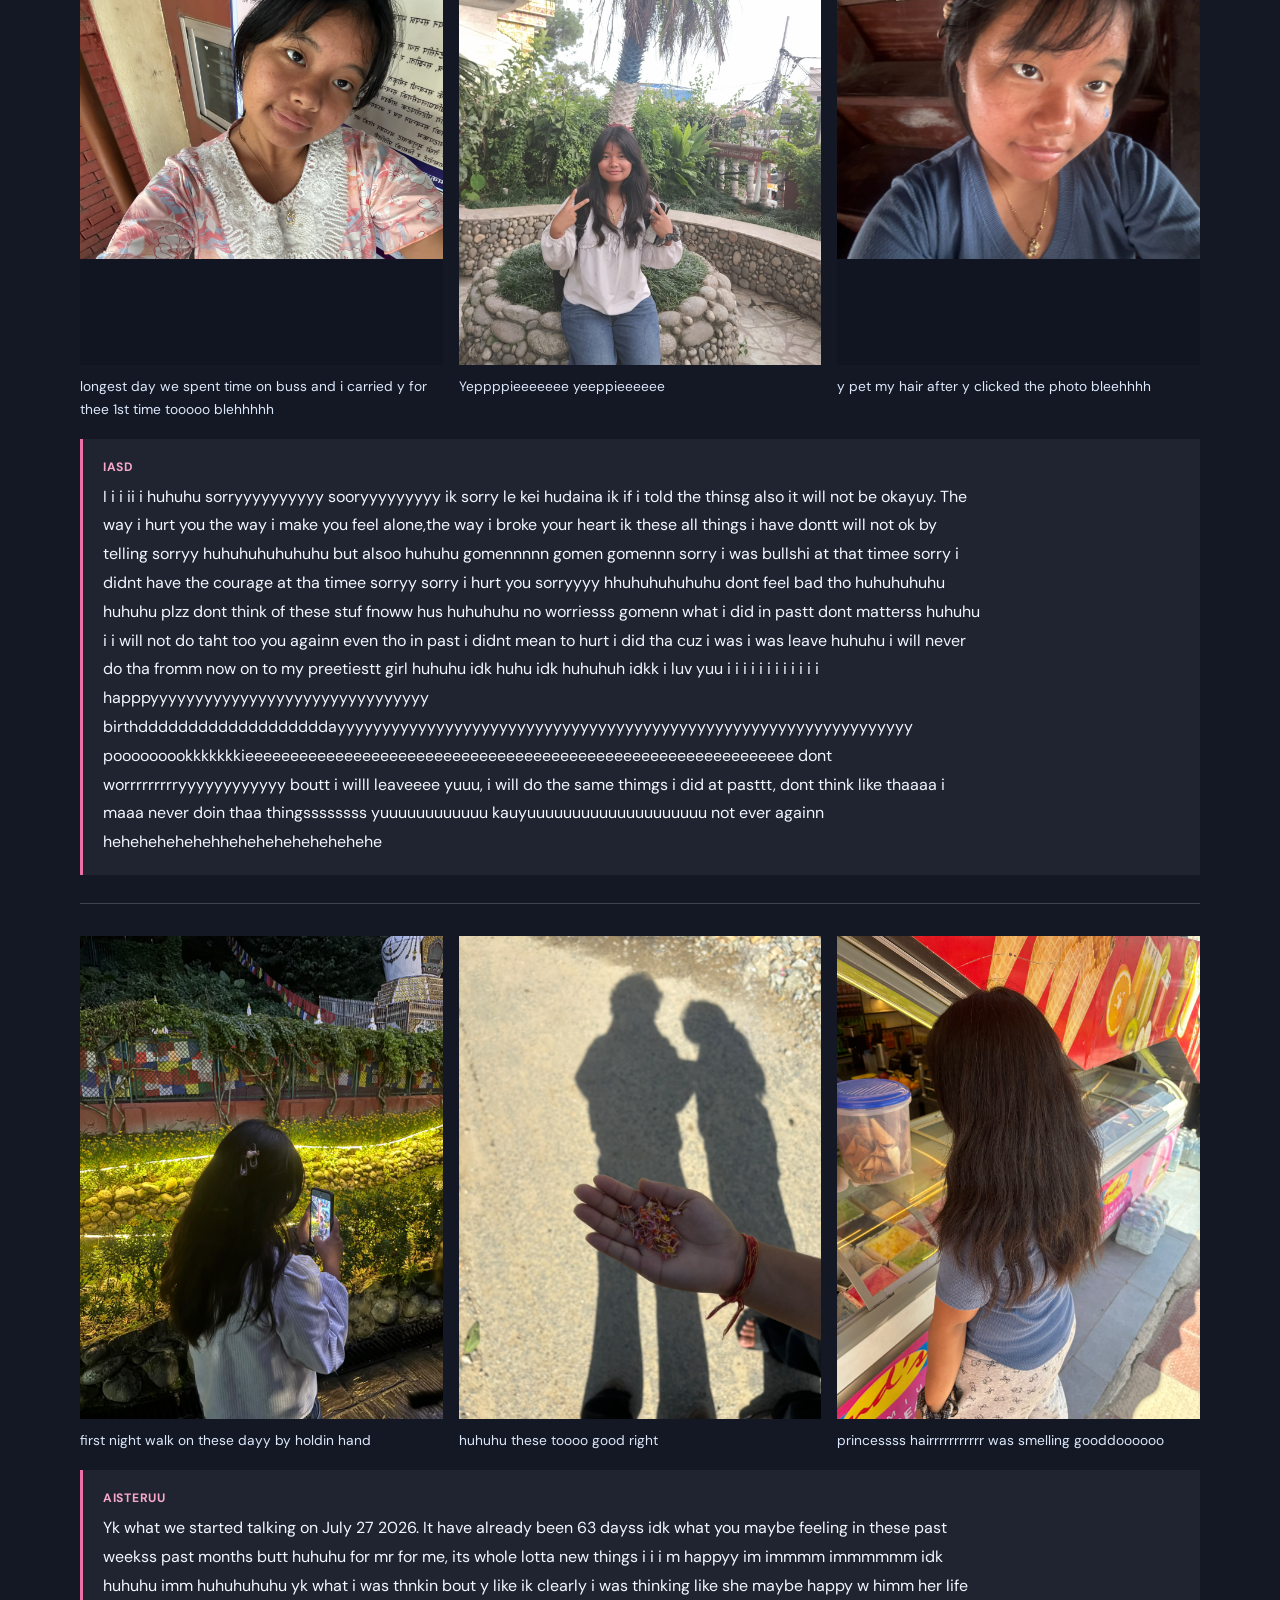
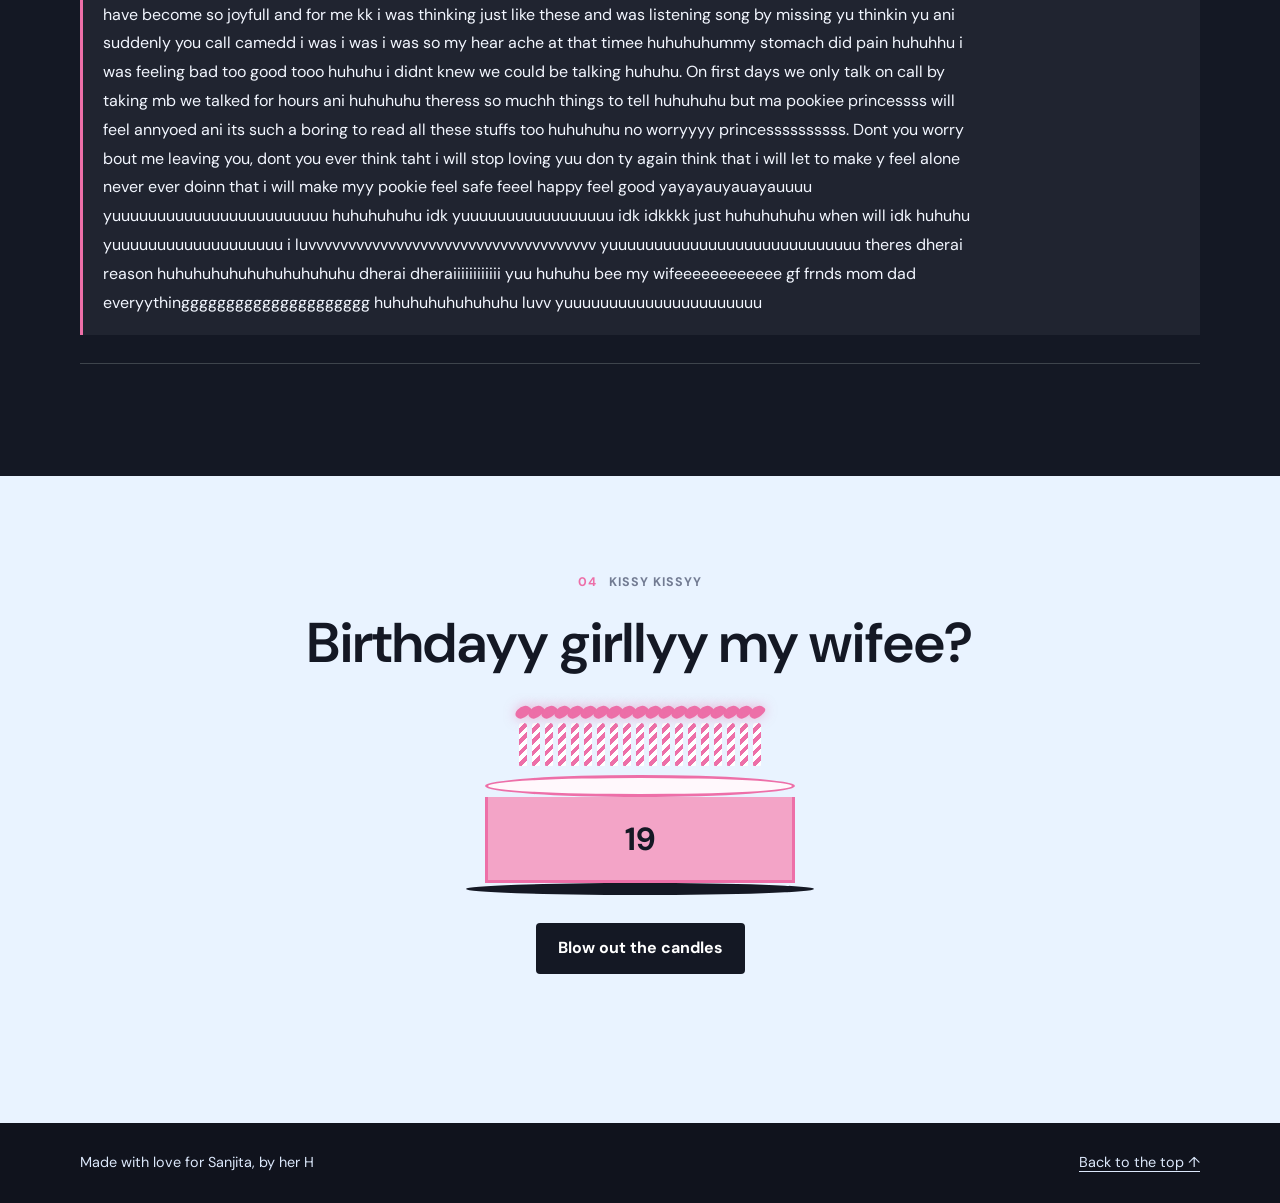
==== commit 09ebb14c: "Updated website files" ====
--- a/index.html
+++ b/index.html
@@ -34,8 +34,8 @@
     <div class="song-inner">
       <p class="song-kicker"></p>
       <h2 id="song-title">Wave to Earth <span>·</span> Love</h2>
-      <audio id="birthdaySong" controls loop preload="none" aria-label="Play Wave to Earth Love on repeat">
-        <source src="Wave to earth" type="audio/mpeg">
+      <audio id="birthdaySong" controls loop autoplay preload="auto" aria-label="Play Wave to Earth Love on repeat">
+        <source src="Wave%20to%20earth-Love.%20%5BxmGN40A6Xls%5D.mp3" type="audio/mpeg">
       </audio>
       <p class="music-status" id="musicStatus" aria-live="polite">luv yaaaa</p>
     </div>
@@ -161,7 +161,7 @@
      </p>
           </div>
         </div>
-        <div class="memory-row">I
+        <div class="memory-row">
           <div class="memory-row-photos">
             <figure class="memory-photo"><img src="qqq.jpeg" alt="A favorite portrait" loading="lazy">
               <figcaption>first night walk on these dayy by holdin hand</figcaption>
@@ -199,7 +199,7 @@
         </div>
         <button class="button button-dark" id="candleBtn" type="button">Blow out the candles</button>
         <p class="wish-message" id="wishMessage" aria-live="polite"></p>
-      </div>I
+      </div>
     </section>
   </main>
 
--- a/styles.css
+++ b/styles.css
@@ -31,6 +31,7 @@
   font-size: 16px;
   line-height: 1.65;
   background: var(--paper);
+  overflow-wrap: anywhere;
 }
 
 button, a { font: inherit; }
@@ -164,7 +165,7 @@
 .song-kicker { margin-bottom: 4px; color: var(--coral); font-size: 0.68rem; font-weight: 700; letter-spacing: 0.08em; text-transform: uppercase; }
 .song-inner h2 { margin: 0 0 10px; color: var(--forest); font-size: 1.25rem; font-weight: 600; }
 .song-inner h2 span { color: var(--coral); }
-.song-inner audio { display: block; width: 100%; max-width: 440px; height: 40px; margin: 0 auto; }
+.song-inner audio { display: block; width: 100%; max-width: 440px; min-height: 44px; margin: 0 auto; }
 .music-status { margin: 4px 0 0; color: var(--muted); font-size: 0.72rem; }
 
 @keyframes softRise {
@@ -205,12 +206,17 @@
   .hero-portrait img { width: auto; max-width: 100%; max-height: 54svh; }
   .hero-portrait figcaption { text-align: left; }
   .hero-index { right: 20px; bottom: 16px; }
+  .hero-message { max-width: none; }
   .section-shell { width: min(100% - 40px, 440px); }
   .celebration { padding: 48px 20px 32px; }
   .celebration-action { width: 100%; }
   .memories { padding: 72px 20px 80px; }
-  .memory-row-photos { gap: 8px; }
+  .memories h2 { font-size: clamp(1.7rem, 8.2vw, 2.35rem); }
+  .memory-row-photos { grid-template-columns: repeat(2, minmax(0, 1fr)); gap: 14px 10px; }
   .memory-photo img { aspect-ratio: 3 / 4; }
+  .memory-photo figcaption { font-size: 0.78rem; }
+  .memory-row-note { padding: 16px; }
+  .button { min-height: 48px; }
   .wish { padding: 76px 20px 88px; }
   .footer { align-items: flex-start; flex-direction: column; padding: 24px 20px; }
 }
